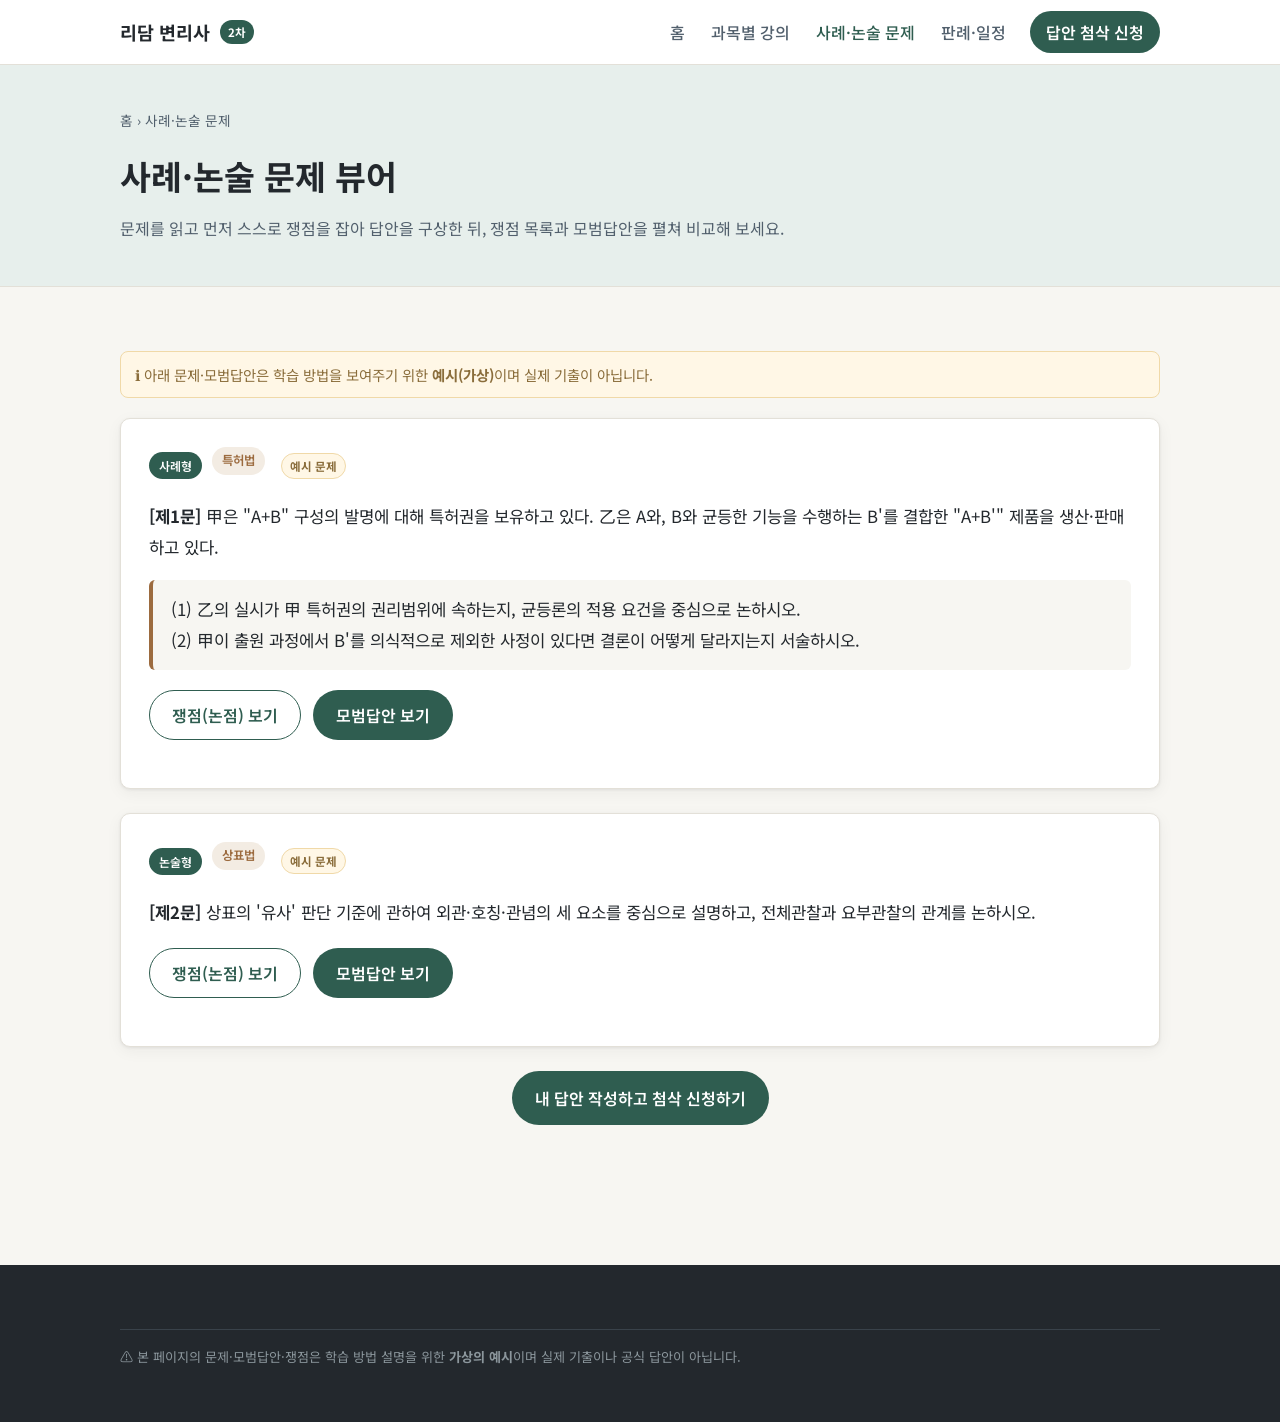
==== problems.html @ 7f2bf928 "feat: add 변리사 2차 essay-focused static site example with README" ====
<!DOCTYPE html>
<html lang="ko">
<head>
  <meta charset="UTF-8" />
  <meta name="viewport" content="width=device-width, initial-scale=1.0" />
  <title>사례·논술 문제 | 리담 변리사 2차 아카데미</title>
  <meta name="description" content="변리사 2차 사례형·논술형 문제 뷰어 예시 - 쟁점 목록과 모범답안 토글." />
  <link rel="stylesheet" href="css/style.css" />
  <link rel="preconnect" href="https://fonts.googleapis.com" />
  <link href="https://fonts.googleapis.com/css2?family=Noto+Sans+KR:wght@400;500;700&display=swap" rel="stylesheet" />
</head>
<body data-page="problems">

  <header class="site-header">
    <div class="container nav">
      <a href="index.html" class="brand">리담 변리사 <span class="badge">2차</span></a>
      <button class="nav-toggle" aria-label="메뉴 열기" aria-expanded="false">☰</button>
      <ul class="nav-links">
        <li><a href="index.html" data-nav="home">홈</a></li>
        <li><a href="subjects/patent.html" data-nav="subjects">과목별 강의</a></li>
        <li><a href="problems.html" data-nav="problems">사례·논술 문제</a></li>
        <li><a href="resources.html" data-nav="resources">판례·일정</a></li>
        <li><a href="submit.html" class="nav-cta" data-nav="submit">답안 첨삭 신청</a></li>
      </ul>
    </div>
  </header>

  <section class="page-header">
    <div class="container">
      <div class="breadcrumb"><a href="index.html">홈</a> › 사례·논술 문제</div>
      <h1>사례·논술 문제 뷰어</h1>
      <p>문제를 읽고 먼저 스스로 쟁점을 잡아 답안을 구상한 뒤, 쟁점 목록과 모범답안을 펼쳐 비교해 보세요.</p>
    </div>
  </section>

  <section class="section">
    <div class="container">
      <div class="example-flag">ℹ️ 아래 문제·모범답안은 학습 방법을 보여주기 위한 <strong>예시(가상)</strong>이며 실제 기출이 아닙니다.</div>

      <!-- 문제 1: 특허법 사례형 -->
      <article class="qa-card">
        <div class="q-head">
          <span class="type-tag">사례형</span>
          <span class="subject-tag">특허법</span>
          <span class="pill-example">예시 문제</span>
        </div>
        <div class="q-body">
          <p><strong>[제1문]</strong> 甲은 "A+B" 구성의 발명에 대해 특허권을 보유하고 있다. 乙은
          A와, B와 균등한 기능을 수행하는 B'를 결합한 "A+B'" 제품을 생산·판매하고 있다.</p>
          <blockquote>
            (1) 乙의 실시가 甲 특허권의 권리범위에 속하는지, 균등론의 적용 요건을 중심으로 논하시오.<br />
            (2) 甲이 출원 과정에서 B'를 의식적으로 제외한 사정이 있다면 결론이 어떻게 달라지는지 서술하시오.
          </blockquote>
        </div>

        <div class="toggle-row">
          <button class="btn btn-ghost" type="button"
                  data-toggle-target="#issues-1"
                  data-show-text="쟁점(논점) 보기"
                  data-hide-text="쟁점 접기"
                  aria-expanded="false">쟁점(논점) 보기</button>
          <button class="btn btn-primary" type="button"
                  data-toggle-target="#answer-1"
                  data-show-text="모범답안 보기"
                  data-hide-text="모범답안 접기"
                  aria-expanded="false">모범답안 보기</button>
        </div>

        <div class="toggle-panel" id="issues-1" hidden>
          <h4>쟁점 정리 <span class="pill-example">예시</span></h4>
          <ul class="issue-list">
            <li>균등침해의 의의와 판단 필요성</li>
            <li>균등론 성립요건: 과제 해결원리의 동일성, 치환가능성, 치환자명성</li>
            <li>소극적 요건: 자유기술의 항변, 출원경과 금반언(의식적 제외)</li>
            <li>설문 (2)의 사정이 금반언에 해당하는지 포섭</li>
            <li>결론: 요건 충족 여부에 따른 권리범위 귀속 판단</li>
          </ul>
        </div>

        <div class="toggle-panel" id="answer-1" hidden>
          <h4>모범답안 (요지) <span class="pill-example">예시</span></h4>
          <p><strong>Ⅰ. 논점의 정리</strong><br />
          구성요소 일부가 치환된 乙의 실시가 균등론에 의해 甲 특허의 권리범위에 속하는지, 그리고 출원경과 금반언이 이를 차단하는지가 문제된다.</p>
          <p><strong>Ⅱ. 균등침해의 성립요건</strong><br />
          ① 과제 해결원리의 동일, ② B를 B'로 치환하여도 동일한 작용효과를 내는 치환가능성, ③ 그 치환이 통상의 기술자에게 자명한 치환자명성이 인정되면 균등침해가 성립한다.
          설문상 B'는 B와 균등한 기능을 수행하므로 적극적 요건은 일응 충족된다.</p>
          <p><strong>Ⅲ. 소극적 요건과 설문 (2)의 검토</strong><br />
          출원인이 심사 과정에서 특정 구성을 의식적으로 제외한 경우, 출원경과 금반언에 의해 그 부분에 대한 균등 주장은 제한된다.
          설문 (2)와 같이 甲이 B'를 의식적으로 제외하였다면, 乙의 "A+B'" 실시에 대해서는 균등 주장이 차단될 수 있다.</p>
          <p><strong>Ⅳ. 결론</strong><br />
          (1) 금반언 사정이 없다면 균등침해가 성립하여 권리범위에 속한다. (2) 의식적 제외 사정이 있다면 균등 주장이 제한되어 권리범위에 속하지 않을 가능성이 크다.</p>
        </div>
      </article>

      <!-- 문제 2: 상표법 논술형 -->
      <article class="qa-card">
        <div class="q-head">
          <span class="type-tag">논술형</span>
          <span class="subject-tag">상표법</span>
          <span class="pill-example">예시 문제</span>
        </div>
        <div class="q-body">
          <p><strong>[제2문]</strong> 상표의 '유사' 판단 기준에 관하여 외관·호칭·관념의 세 요소를 중심으로 설명하고,
          전체관찰과 요부관찰의 관계를 논하시오.</p>
        </div>

        <div class="toggle-row">
          <button class="btn btn-ghost" type="button"
                  data-toggle-target="#issues-2"
                  data-show-text="쟁점(논점) 보기"
                  data-hide-text="쟁점 접기"
                  aria-expanded="false">쟁점(논점) 보기</button>
          <button class="btn btn-primary" type="button"
                  data-toggle-target="#answer-2"
                  data-show-text="모범답안 보기"
                  data-hide-text="모범답안 접기"
                  aria-expanded="false">모범답안 보기</button>
        </div>

        <div class="toggle-panel" id="issues-2" hidden>
          <h4>쟁점 정리 <span class="pill-example">예시</span></h4>
          <ul class="issue-list">
            <li>상표 유사 판단의 의의와 기준 시점·관찰자</li>
            <li>외관·호칭·관념 3요소의 개념과 비교 방법</li>
            <li>전체관찰 원칙과 요부관찰·분리관찰의 보충적 관계</li>
            <li>거래실정·오인혼동 가능성의 종합적 고려</li>
          </ul>
        </div>

        <div class="toggle-panel" id="answer-2" hidden>
          <h4>모범답안 (요지) <span class="pill-example">예시</span></h4>
          <p><strong>Ⅰ. 서설</strong><br />
          상표의 유사 여부는 두 상표가 동일·유사한 상품에 사용될 때 일반 수요자에게 출처의 오인·혼동을 일으킬 염려가 있는지를 기준으로 판단한다.</p>
          <p><strong>Ⅱ. 3요소에 의한 비교</strong><br />
          외관(시각적 인상), 호칭(칭호), 관념(의미) 중 어느 하나라도 유사하여 오인·혼동의 염려가 있으면 유사로 볼 수 있으나, 어느 하나가 유사하더라도 전체적으로 혼동 염려가 없으면 비유사로 판단될 수 있다.</p>
          <p><strong>Ⅲ. 전체관찰과 요부관찰</strong><br />
          상표는 구성 전체를 기준으로 관찰함이 원칙이나, 식별력이 강한 요부가 있으면 그 요부를 중심으로 관찰할 수 있다. 요부·분리 관찰은 전체관찰을 보충하는 방법이다.</p>
          <p><strong>Ⅳ. 결론</strong><br />
          거래실정을 종합하여 수요자의 출처 오인·혼동 가능성을 기준으로 유사 여부를 최종 판단한다.</p>
        </div>
      </article>

      <p style="text-align:center;">
        <a href="submit.html" class="btn btn-primary">내 답안 작성하고 첨삭 신청하기</a>
      </p>
    </div>
  </section>

  <footer class="site-footer">
    <div class="container">
      <p class="disclaimer">⚠️ 본 페이지의 문제·모범답안·쟁점은 학습 방법 설명을 위한 <strong>가상의 예시</strong>이며 실제 기출이나 공식 답안이 아닙니다.</p>
    </div>
  </footer>

  <script src="js/main.js"></script>
</body>
</html>
---- css/style.css ----
/* =========================================================
   변리사 2차 시험 대비 - 공통 스타일
   차분하고 가독성 높은 톤 (논술 학습에 적합), 반응형
   ========================================================= */

:root {
  --color-bg: #f7f6f2;
  --color-surface: #ffffff;
  --color-ink: #23282d;
  --color-ink-soft: #52606d;
  --color-line: #e3e0d8;
  --color-primary: #2f5d50;      /* 차분한 딥그린 */
  --color-primary-soft: #e7efec;
  --color-accent: #9c6b3f;       /* 따뜻한 브라운 포인트 */
  --color-warn-bg: #fff7e6;
  --color-warn-line: #f0d9a8;
  --radius: 10px;
  --shadow: 0 1px 3px rgba(35, 40, 45, 0.08), 0 4px 16px rgba(35, 40, 45, 0.05);
  --maxw: 1080px;
  --font: "Noto Sans KR", "Apple SD Gothic Neo", "Malgun Gothic", system-ui,
    -apple-system, "Segoe UI", Roboto, sans-serif;
}

* { box-sizing: border-box; }

html { scroll-behavior: smooth; }

body {
  margin: 0;
  font-family: var(--font);
  color: var(--color-ink);
  background: var(--color-bg);
  line-height: 1.75;
  font-size: 16px;
  -webkit-font-smoothing: antialiased;
}

a { color: var(--color-primary); text-decoration: none; }
a:hover { text-decoration: underline; }

img { max-width: 100%; }

.container {
  width: 100%;
  max-width: var(--maxw);
  margin: 0 auto;
  padding: 0 20px;
}

/* ---------- 헤더 / 내비게이션 ---------- */
.site-header {
  background: var(--color-surface);
  border-bottom: 1px solid var(--color-line);
  position: sticky;
  top: 0;
  z-index: 50;
}
.nav {
  display: flex;
  align-items: center;
  justify-content: space-between;
  gap: 16px;
  min-height: 64px;
}
.brand {
  display: flex;
  align-items: center;
  gap: 10px;
  font-weight: 700;
  font-size: 1.15rem;
  color: var(--color-ink);
}
.brand:hover { text-decoration: none; }
.brand .badge {
  background: var(--color-primary);
  color: #fff;
  font-size: 0.72rem;
  font-weight: 700;
  padding: 2px 8px;
  border-radius: 999px;
  letter-spacing: 0.02em;
}
.nav-toggle {
  display: none;
  background: none;
  border: 1px solid var(--color-line);
  border-radius: 8px;
  padding: 8px 10px;
  font-size: 1rem;
  cursor: pointer;
}
.nav-links {
  display: flex;
  align-items: center;
  gap: 22px;
  list-style: none;
  margin: 0;
  padding: 0;
}
.nav-links a {
  color: var(--color-ink-soft);
  font-weight: 500;
  padding: 6px 2px;
}
.nav-links a:hover,
.nav-links a[aria-current="page"] {
  color: var(--color-primary);
  text-decoration: none;
}
.nav-cta {
  background: var(--color-primary);
  color: #fff !important;
  padding: 9px 16px !important;
  border-radius: 999px;
  font-weight: 600 !important;
}
.nav-cta:hover { background: #26493f; text-decoration: none; }

/* ---------- 히어로 ---------- */
.hero {
  background: linear-gradient(160deg, var(--color-primary-soft), var(--color-bg));
  border-bottom: 1px solid var(--color-line);
}
.hero-inner { padding: 72px 0 64px; }
.hero .eyebrow {
  display: inline-block;
  background: var(--color-surface);
  border: 1px solid var(--color-line);
  color: var(--color-primary);
  font-weight: 600;
  font-size: 0.85rem;
  padding: 6px 14px;
  border-radius: 999px;
  margin-bottom: 18px;
}
.hero h1 {
  font-size: clamp(1.8rem, 4vw, 2.7rem);
  line-height: 1.3;
  margin: 0 0 16px;
  letter-spacing: -0.01em;
}
.hero p.lead {
  font-size: 1.1rem;
  color: var(--color-ink-soft);
  max-width: 620px;
  margin: 0 0 28px;
}
.btn {
  display: inline-block;
  padding: 12px 22px;
  border-radius: 999px;
  font-weight: 600;
  cursor: pointer;
  border: 1px solid transparent;
  font-size: 1rem;
  font-family: inherit;
}
.btn-primary { background: var(--color-primary); color: #fff; }
.btn-primary:hover { background: #26493f; text-decoration: none; }
.btn-ghost {
  background: transparent;
  color: var(--color-primary);
  border-color: var(--color-primary);
}
.btn-ghost:hover { background: var(--color-primary-soft); text-decoration: none; }
.hero-actions { display: flex; gap: 12px; flex-wrap: wrap; }

/* ---------- 섹션 공통 ---------- */
.section { padding: 64px 0; }
.section-head { max-width: 680px; margin: 0 auto 40px; text-align: center; }
.section-head h2 {
  font-size: clamp(1.4rem, 3vw, 2rem);
  margin: 0 0 12px;
}
.section-head p { color: var(--color-ink-soft); margin: 0; }
.section.alt { background: var(--color-surface); border-block: 1px solid var(--color-line); }

/* ---------- 카드 그리드 ---------- */
.grid {
  display: grid;
  gap: 22px;
  grid-template-columns: repeat(auto-fit, minmax(240px, 1fr));
}
.card {
  background: var(--color-surface);
  border: 1px solid var(--color-line);
  border-radius: var(--radius);
  padding: 24px;
  box-shadow: var(--shadow);
}
.card h3 { margin: 0 0 8px; font-size: 1.12rem; }
.card p { margin: 0; color: var(--color-ink-soft); font-size: 0.96rem; }
.card .card-icon { font-size: 1.6rem; margin-bottom: 10px; display: block; }
a.card { color: inherit; }
a.card:hover { text-decoration: none; border-color: var(--color-primary); transform: translateY(-2px); transition: all .15s; }

.subject-tag {
  display: inline-block;
  font-size: 0.78rem;
  font-weight: 600;
  color: var(--color-accent);
  background: #f3ece3;
  padding: 3px 10px;
  border-radius: 999px;
  margin-bottom: 10px;
}

/* ---------- 비교 표 (1차 vs 2차) ---------- */
.compare {
  display: grid;
  grid-template-columns: 1fr 1fr;
  gap: 22px;
}
.compare .panel {
  background: var(--color-surface);
  border: 1px solid var(--color-line);
  border-radius: var(--radius);
  padding: 26px;
}
.compare .panel.focus { border-color: var(--color-primary); box-shadow: var(--shadow); }
.compare h3 { margin-top: 0; }
.compare ul { margin: 0; padding-left: 18px; color: var(--color-ink-soft); }
.compare li { margin-bottom: 8px; }

/* ---------- 예시 배지 ---------- */
.example-flag {
  background: var(--color-warn-bg);
  border: 1px solid var(--color-warn-line);
  color: #8a6d3b;
  border-radius: 8px;
  padding: 10px 14px;
  font-size: 0.9rem;
  margin-bottom: 20px;
}
.pill-example {
  background: var(--color-warn-bg);
  border: 1px solid var(--color-warn-line);
  color: #8a6d3b;
  font-size: 0.72rem;
  font-weight: 700;
  padding: 2px 8px;
  border-radius: 999px;
  margin-left: 6px;
  vertical-align: middle;
}

/* ---------- 페이지 헤더(서브페이지) ---------- */
.page-header {
  background: var(--color-primary-soft);
  border-bottom: 1px solid var(--color-line);
  padding: 44px 0;
}
.page-header h1 { margin: 0 0 8px; font-size: clamp(1.5rem, 3vw, 2.1rem); }
.page-header p { margin: 0; color: var(--color-ink-soft); }
.breadcrumb { font-size: 0.85rem; color: var(--color-ink-soft); margin-bottom: 14px; }
.breadcrumb a { color: var(--color-ink-soft); }

/* ---------- 커리큘럼 리스트 ---------- */
.curriculum { list-style: none; margin: 0; padding: 0; }
.curriculum li {
  background: var(--color-surface);
  border: 1px solid var(--color-line);
  border-radius: var(--radius);
  padding: 16px 20px;
  margin-bottom: 12px;
  display: flex;
  align-items: center;
  gap: 16px;
}
.curriculum .num {
  flex: 0 0 auto;
  width: 34px; height: 34px;
  border-radius: 50%;
  background: var(--color-primary);
  color: #fff;
  display: grid; place-items: center;
  font-weight: 700;
  font-size: 0.9rem;
}
.curriculum .meta { margin-left: auto; color: var(--color-ink-soft); font-size: 0.85rem; white-space: nowrap; }
.curriculum strong { display: block; }
.curriculum small { color: var(--color-ink-soft); }

/* ---------- 문제 뷰어 ---------- */
.qa-card {
  background: var(--color-surface);
  border: 1px solid var(--color-line);
  border-radius: var(--radius);
  padding: 28px;
  box-shadow: var(--shadow);
  margin-bottom: 24px;
}
.qa-card .q-head { display: flex; align-items: center; gap: 10px; flex-wrap: wrap; margin-bottom: 14px; }
.qa-card .type-tag {
  background: var(--color-primary);
  color: #fff;
  font-size: 0.75rem;
  font-weight: 600;
  padding: 3px 10px;
  border-radius: 999px;
}
.qa-card .q-body { font-size: 1.05rem; line-height: 1.85; }
.qa-card blockquote {
  margin: 16px 0;
  padding: 14px 18px;
  background: var(--color-bg);
  border-left: 4px solid var(--color-accent);
  border-radius: 6px;
  color: var(--color-ink);
}

.toggle-row { display: flex; gap: 12px; flex-wrap: wrap; margin: 20px 0; }
.toggle-panel {
  border: 1px dashed var(--color-line);
  border-radius: var(--radius);
  padding: 20px;
  margin-top: 8px;
  background: var(--color-bg);
}
.toggle-panel[hidden] { display: none; }
.toggle-panel h4 { margin-top: 0; color: var(--color-primary); }
.issue-list { margin: 0; padding-left: 20px; }
.issue-list li { margin-bottom: 6px; }

/* ---------- 폼 ---------- */
.form-grid { display: grid; gap: 18px; max-width: 720px; }
.field label { display: block; font-weight: 600; margin-bottom: 6px; }
.field input,
.field select,
.field textarea {
  width: 100%;
  padding: 11px 13px;
  border: 1px solid var(--color-line);
  border-radius: 8px;
  font-family: inherit;
  font-size: 1rem;
  background: var(--color-surface);
  color: var(--color-ink);
}
.field textarea { min-height: 200px; resize: vertical; line-height: 1.7; }
.field .hint { color: var(--color-ink-soft); font-size: 0.85rem; margin-top: 4px; }
.field .counter { text-align: right; color: var(--color-ink-soft); font-size: 0.82rem; margin-top: 4px; }
.form-note { color: var(--color-ink-soft); font-size: 0.9rem; }

.alert-success {
  background: var(--color-primary-soft);
  border: 1px solid var(--color-primary);
  color: var(--color-primary);
  border-radius: var(--radius);
  padding: 18px 20px;
  margin-top: 18px;
}
.alert-success[hidden] { display: none; }
.alert-success strong { display: block; margin-bottom: 4px; }

/* ---------- 조문/판례, 일정 등 간단 테이블 ---------- */
.simple-table { width: 100%; border-collapse: collapse; background: var(--color-surface); }
.simple-table th, .simple-table td {
  border: 1px solid var(--color-line);
  padding: 12px 14px;
  text-align: left;
  font-size: 0.95rem;
}
.simple-table th { background: var(--color-primary-soft); }

/* ---------- 푸터 ---------- */
.site-footer {
  background: var(--color-ink);
  color: #cfd6da;
  padding: 40px 0;
  margin-top: 60px;
  font-size: 0.9rem;
}
.site-footer a { color: #cfd6da; text-decoration: underline; }
.footer-cols { display: flex; justify-content: space-between; gap: 24px; flex-wrap: wrap; }
.site-footer h4 { color: #fff; margin: 0 0 10px; font-size: 1rem; }
.site-footer .disclaimer { margin-top: 24px; color: #8b969c; font-size: 0.82rem; border-top: 1px solid #39424a; padding-top: 16px; }

/* ---------- 반응형 ---------- */
@media (max-width: 760px) {
  .nav-toggle { display: inline-block; }
  .nav-links {
    display: none;
    position: absolute;
    top: 64px; left: 0; right: 0;
    flex-direction: column;
    align-items: flex-start;
    gap: 0;
    background: var(--color-surface);
    border-bottom: 1px solid var(--color-line);
    padding: 8px 20px 16px;
  }
  .nav-links.open { display: flex; }
  .nav-links li { width: 100%; }
  .nav-links a { display: block; padding: 10px 0; width: 100%; }
  .compare { grid-template-columns: 1fr; }
  .curriculum li { flex-wrap: wrap; }
  .curriculum .meta { margin-left: 46px; }
}
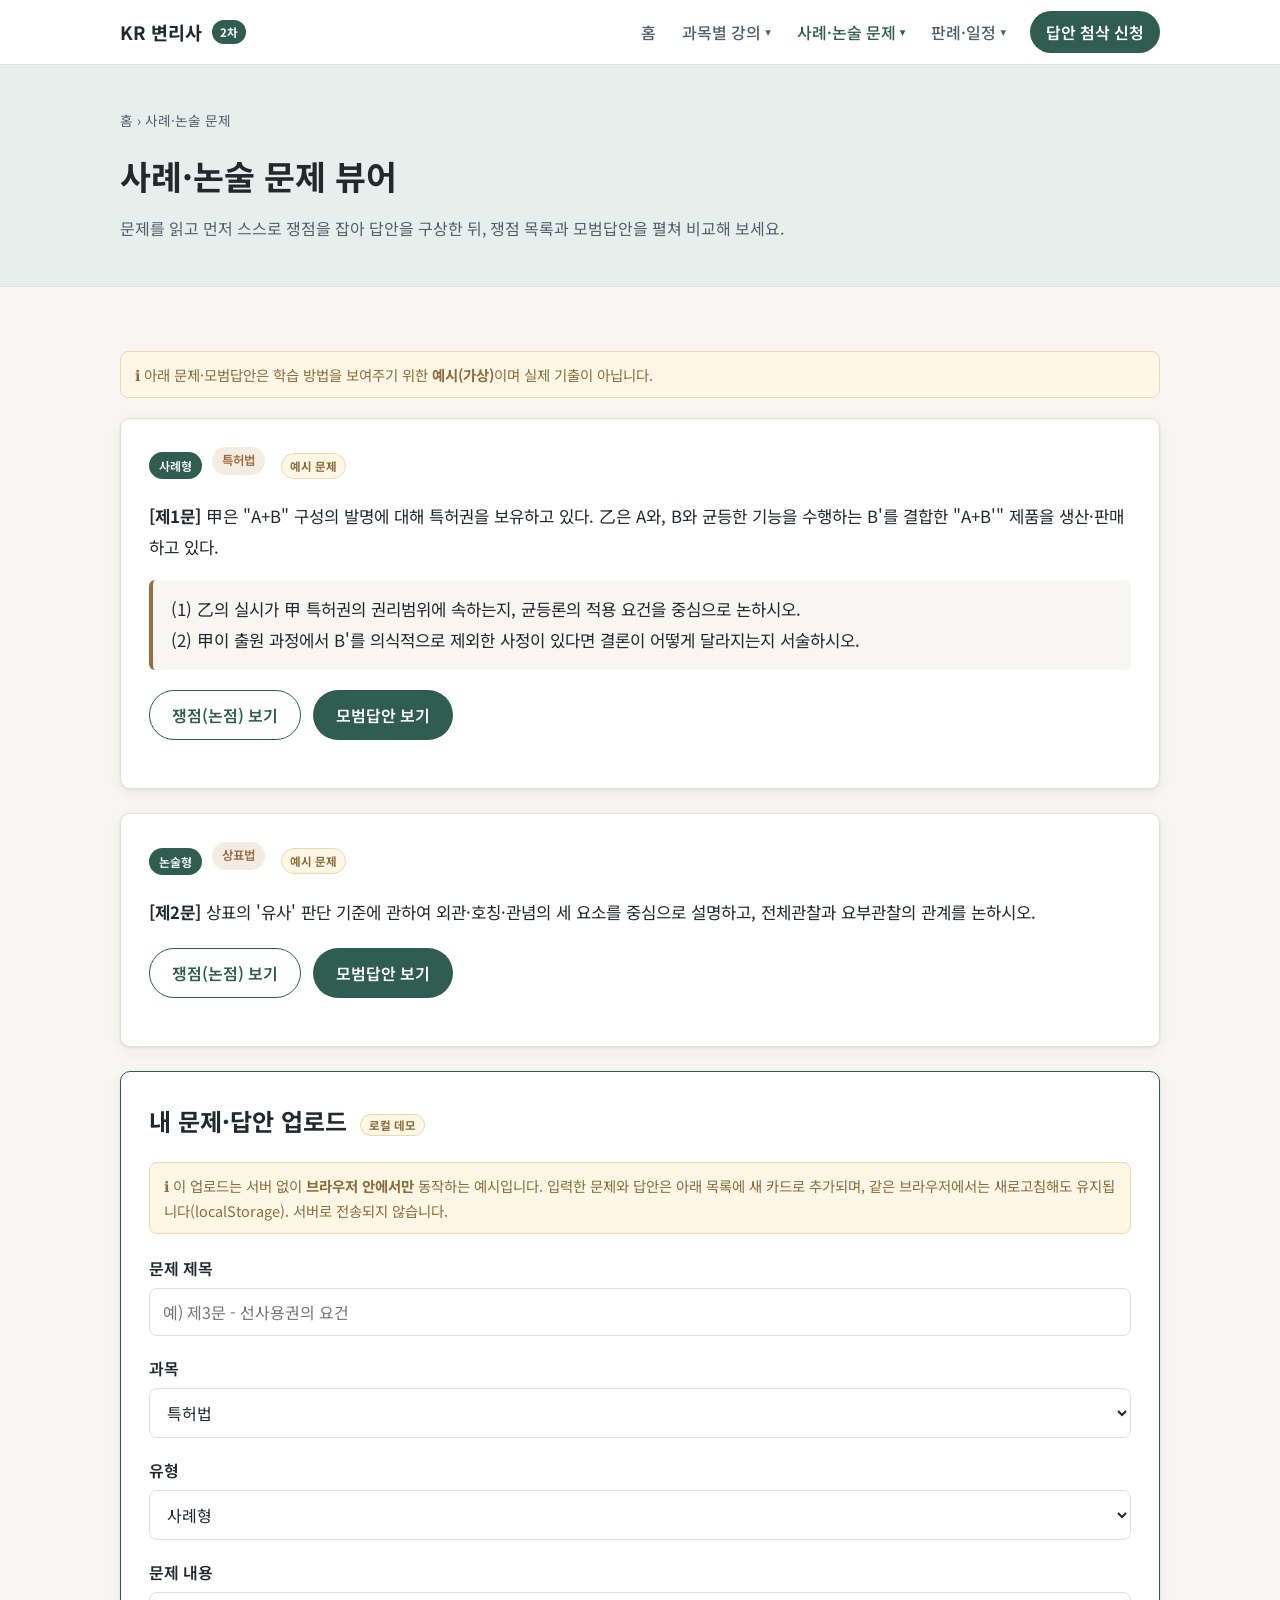
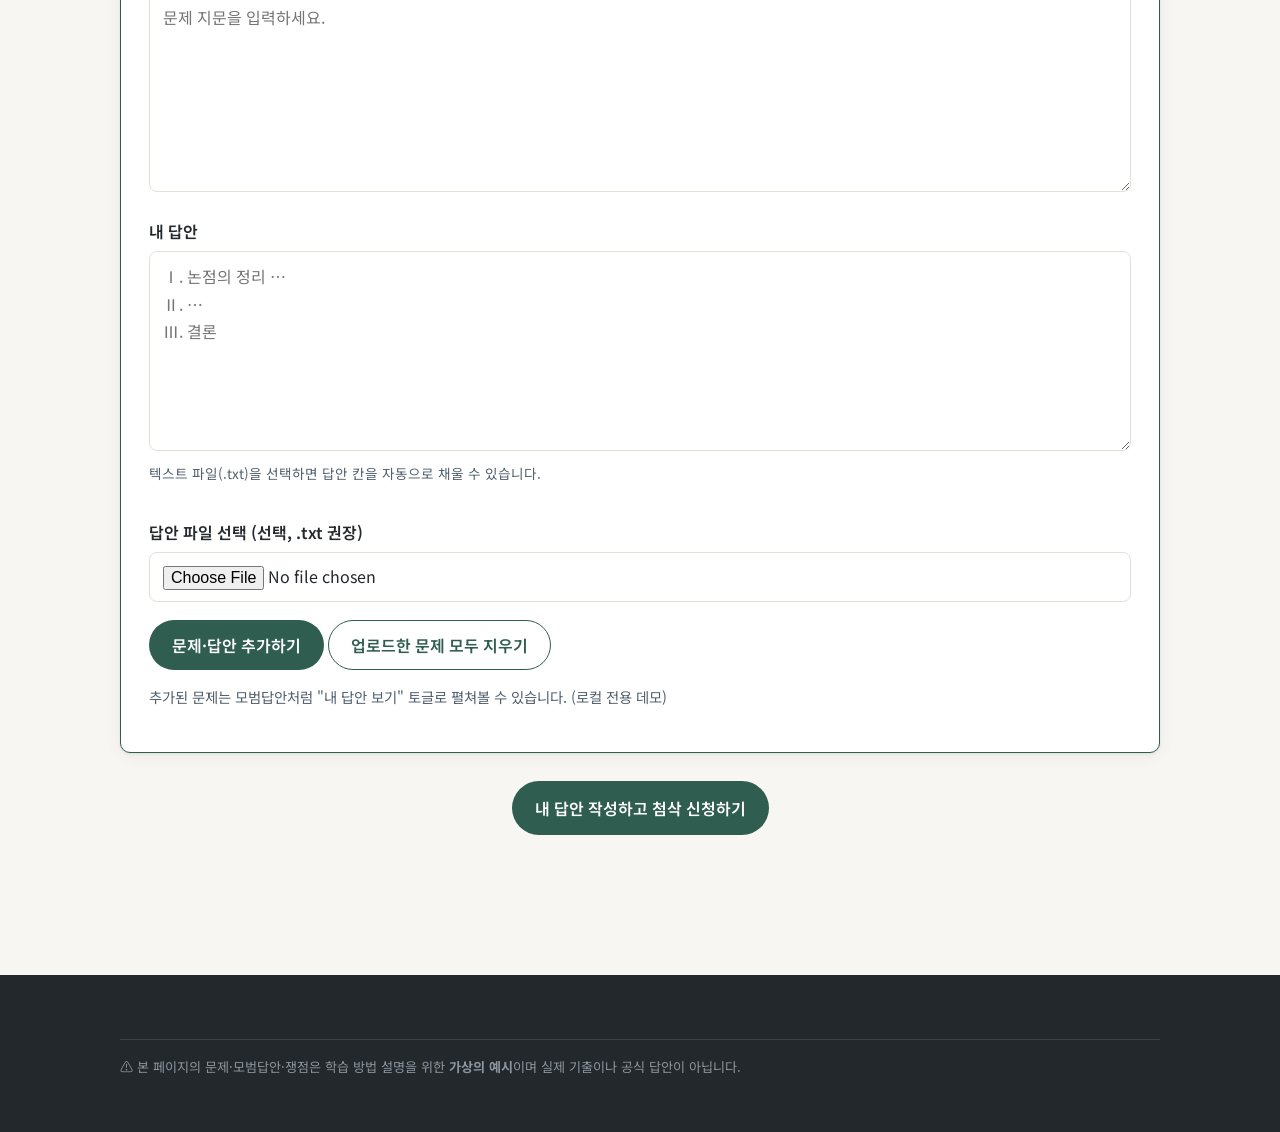
==== commit 8731486c: "feat: rebrand to KR 변리사, add hover-dropdown nav, problem/answer upload, and 판례/일정 separation" ====
--- a/problems.html
+++ b/problems.html
@@ -3,7 +3,7 @@
 <head>
   <meta charset="UTF-8" />
   <meta name="viewport" content="width=device-width, initial-scale=1.0" />
-  <title>사례·논술 문제 | 리담 변리사 2차 아카데미</title>
+  <title>사례·논술 문제 | KR 변리사 2차 아카데미</title>
   <meta name="description" content="변리사 2차 사례형·논술형 문제 뷰어 예시 - 쟁점 목록과 모범답안 토글." />
   <link rel="stylesheet" href="css/style.css" />
   <link rel="preconnect" href="https://fonts.googleapis.com" />
@@ -13,13 +13,34 @@
 
   <header class="site-header">
     <div class="container nav">
-      <a href="index.html" class="brand">리담 변리사 <span class="badge">2차</span></a>
+      <a href="index.html" class="brand">KR 변리사 <span class="badge">2차</span></a>
       <button class="nav-toggle" aria-label="메뉴 열기" aria-expanded="false">☰</button>
       <ul class="nav-links">
         <li><a href="index.html" data-nav="home">홈</a></li>
-        <li><a href="subjects/patent.html" data-nav="subjects">과목별 강의</a></li>
-        <li><a href="problems.html" data-nav="problems">사례·논술 문제</a></li>
-        <li><a href="resources.html" data-nav="resources">판례·일정</a></li>
+        <li class="has-dropdown">
+          <a href="subjects/patent.html" class="nav-top" data-nav="subjects">과목별 강의 <span class="caret" aria-hidden="true">▾</span></a>
+          <ul class="dropdown-menu">
+            <li><a href="subjects/patent.html">특허법</a></li>
+            <li><a href="subjects/trademark.html">상표법</a></li>
+            <li><a href="subjects/civil-procedure.html">민사소송법</a></li>
+            <li><a href="subjects/elective.html">선택과목(저작권법)</a></li>
+          </ul>
+        </li>
+        <li class="has-dropdown">
+          <a href="problems.html" class="nav-top" data-nav="problems">사례·논술 문제 <span class="caret" aria-hidden="true">▾</span></a>
+          <ul class="dropdown-menu">
+            <li><a href="problems.html#q-patent">특허법 사례형</a></li>
+            <li><a href="problems.html#q-trademark">상표법 논술형</a></li>
+            <li><a href="problems.html#upload">문제·답안 업로드</a></li>
+          </ul>
+        </li>
+        <li class="has-dropdown">
+          <a href="resources.html" class="nav-top" data-nav="resources">판례·일정 <span class="caret" aria-hidden="true">▾</span></a>
+          <ul class="dropdown-menu">
+            <li><a href="resources.html#cases">판례·조문</a></li>
+            <li><a href="resources.html#schedule">일정</a></li>
+          </ul>
+        </li>
         <li><a href="submit.html" class="nav-cta" data-nav="submit">답안 첨삭 신청</a></li>
       </ul>
     </div>
@@ -38,7 +59,7 @@
       <div class="example-flag">ℹ️ 아래 문제·모범답안은 학습 방법을 보여주기 위한 <strong>예시(가상)</strong>이며 실제 기출이 아닙니다.</div>
 
       <!-- 문제 1: 특허법 사례형 -->
-      <article class="qa-card">
+      <article class="qa-card" id="q-patent">
         <div class="q-head">
           <span class="type-tag">사례형</span>
           <span class="subject-tag">특허법</span>
@@ -93,7 +114,7 @@
       </article>
 
       <!-- 문제 2: 상표법 논술형 -->
-      <article class="qa-card">
+      <article class="qa-card" id="q-trademark">
         <div class="q-head">
           <span class="type-tag">논술형</span>
           <span class="subject-tag">상표법</span>
@@ -140,6 +161,67 @@
         </div>
       </article>
 
+      <!-- 사용자가 업로드한 문제가 표시되는 영역 -->
+      <div id="user-uploads"></div>
+
+      <!-- 문제·답안 직접 업로드(로컬 데모) -->
+      <article class="upload-card" id="upload">
+        <h2>내 문제·답안 업로드 <span class="pill-example">로컬 데모</span></h2>
+        <div class="example-flag">
+          ℹ️ 이 업로드는 서버 없이 <strong>브라우저 안에서만</strong> 동작하는 예시입니다. 입력한 문제와 답안은 아래 목록에 새 카드로 추가되며,
+          같은 브라우저에서는 새로고침해도 유지됩니다(localStorage). 서버로 전송되지 않습니다.
+        </div>
+
+        <form id="upload-form" class="form-grid" novalidate>
+          <div class="field">
+            <label for="up-title">문제 제목</label>
+            <input type="text" id="up-title" name="title" placeholder="예) 제3문 - 선사용권의 요건" required />
+          </div>
+
+          <div class="field">
+            <label for="up-subject">과목</label>
+            <select id="up-subject" name="subject" required>
+              <option value="특허법">특허법</option>
+              <option value="상표법">상표법</option>
+              <option value="민사소송법">민사소송법</option>
+              <option value="저작권법(선택)">저작권법(선택)</option>
+              <option value="기타">기타</option>
+            </select>
+          </div>
+
+          <div class="field">
+            <label for="up-type">유형</label>
+            <select id="up-type" name="type" required>
+              <option value="사례형">사례형</option>
+              <option value="논술형">논술형</option>
+            </select>
+          </div>
+
+          <div class="field">
+            <label for="up-body">문제 내용</label>
+            <textarea id="up-body" name="body" placeholder="문제 지문을 입력하세요." required></textarea>
+          </div>
+
+          <div class="field">
+            <label for="up-answer">내 답안</label>
+            <textarea id="up-answer" name="answer" placeholder="Ⅰ. 논점의 정리 …&#10;Ⅱ. …&#10;Ⅲ. 결론"></textarea>
+            <p class="hint">텍스트 파일(.txt)을 선택하면 답안 칸을 자동으로 채울 수 있습니다.</p>
+          </div>
+
+          <div class="field">
+            <label for="up-file">답안 파일 선택 (선택, .txt 권장)</label>
+            <input type="file" id="up-file" name="file" accept=".txt,text/plain" />
+            <p class="file-name" id="up-file-name" hidden></p>
+          </div>
+
+          <div>
+            <button type="submit" class="btn btn-primary">문제·답안 추가하기</button>
+            <button type="button" class="btn btn-ghost" id="upload-clear">업로드한 문제 모두 지우기</button>
+            <p class="form-note">추가된 문제는 모범답안처럼 "내 답안 보기" 토글로 펼쳐볼 수 있습니다. (로컬 전용 데모)</p>
+          </div>
+        </form>
+      </article>
+
       <p style="text-align:center;">
         <a href="submit.html" class="btn btn-primary">내 답안 작성하고 첨삭 신청하기</a>
       </p>
@@ -153,5 +235,6 @@
   </footer>
 
   <script src="js/main.js"></script>
+  <script src="js/uploads.js"></script>
 </body>
 </html>
--- a/css/style.css
+++ b/css/style.css
@@ -116,6 +116,53 @@
 }
 .nav-cta:hover { background: #26493f; text-decoration: none; }
 
+/* ---------- 내비 드롭다운(호버 메뉴) ---------- */
+.has-dropdown { position: relative; }
+.has-dropdown > .nav-top {
+  display: inline-flex;
+  align-items: center;
+  gap: 4px;
+  cursor: pointer;
+}
+.has-dropdown > .nav-top .caret { font-size: 0.7rem; transition: transform .15s; }
+.dropdown-menu {
+  list-style: none;
+  margin: 0;
+  padding: 8px;
+  position: absolute;
+  top: 100%;
+  left: 0;
+  min-width: 200px;
+  background: var(--color-surface);
+  border: 1px solid var(--color-line);
+  border-radius: var(--radius);
+  box-shadow: var(--shadow);
+  display: none;
+  flex-direction: column;
+  gap: 2px;
+  z-index: 60;
+}
+.dropdown-menu li { width: 100%; }
+.dropdown-menu a {
+  display: block;
+  padding: 9px 12px;
+  border-radius: 6px;
+  color: var(--color-ink-soft);
+  font-weight: 500;
+  white-space: nowrap;
+}
+.dropdown-menu a:hover {
+  background: var(--color-primary-soft);
+  color: var(--color-primary);
+  text-decoration: none;
+}
+/* 데스크톱: 호버 시 열기 */
+.has-dropdown:hover > .dropdown-menu,
+.has-dropdown:focus-within > .dropdown-menu,
+.has-dropdown.open > .dropdown-menu { display: flex; }
+.has-dropdown:hover > .nav-top .caret,
+.has-dropdown.open > .nav-top .caret { transform: rotate(180deg); }
+
 /* ---------- 히어로 ---------- */
 .hero {
   background: linear-gradient(160deg, var(--color-primary-soft), var(--color-bg));
@@ -321,6 +368,45 @@
 .toggle-panel h4 { margin-top: 0; color: var(--color-primary); }
 .issue-list { margin: 0; padding-left: 20px; }
 .issue-list li { margin-bottom: 6px; }
+
+/* ---------- 문제·답안 업로드(로컬 데모) ---------- */
+.upload-card {
+  background: var(--color-surface);
+  border: 1px solid var(--color-primary);
+  border-radius: var(--radius);
+  padding: 28px;
+  box-shadow: var(--shadow);
+  margin-bottom: 28px;
+}
+.upload-card h2 { margin-top: 0; }
+.upload-card .form-grid { max-width: none; }
+.upload-card .file-name {
+  color: var(--color-ink-soft);
+  font-size: 0.88rem;
+  margin-top: 6px;
+  word-break: break-all;
+}
+.qa-card.user-added { border-left: 4px solid var(--color-accent); }
+.qa-card .user-tag {
+  background: var(--color-accent);
+  color: #fff;
+  font-size: 0.75rem;
+  font-weight: 600;
+  padding: 3px 10px;
+  border-radius: 999px;
+}
+.qa-card .remove-upload {
+  margin-left: auto;
+  background: none;
+  border: 1px solid var(--color-line);
+  border-radius: 8px;
+  padding: 4px 10px;
+  font-size: 0.8rem;
+  cursor: pointer;
+  color: var(--color-ink-soft);
+  font-family: inherit;
+}
+.qa-card .remove-upload:hover { border-color: var(--color-accent); color: var(--color-accent); }
 
 /* ---------- 폼 ---------- */
 .form-grid { display: grid; gap: 18px; max-width: 720px; }
@@ -393,6 +479,25 @@
   .nav-links.open { display: flex; }
   .nav-links li { width: 100%; }
   .nav-links a { display: block; padding: 10px 0; width: 100%; }
+
+  /* 모바일: 드롭다운을 인라인 아코디언으로 */
+  .has-dropdown { position: static; }
+  .has-dropdown > .nav-top { padding: 10px 0; width: 100%; justify-content: space-between; }
+  .dropdown-menu {
+    position: static;
+    box-shadow: none;
+    border: none;
+    border-left: 2px solid var(--color-line);
+    border-radius: 0;
+    min-width: 0;
+    padding: 0 0 4px 12px;
+    margin: 0 0 4px;
+  }
+  /* 모바일에서는 호버가 아닌 .open 클래스(탭)로만 열기 */
+  .has-dropdown:hover > .dropdown-menu,
+  .has-dropdown:focus-within > .dropdown-menu { display: none; }
+  .has-dropdown.open > .dropdown-menu { display: flex; }
+  .dropdown-menu a { padding: 8px 0; }
   .compare { grid-template-columns: 1fr; }
   .curriculum li { flex-wrap: wrap; }
   .curriculum .meta { margin-left: 46px; }
